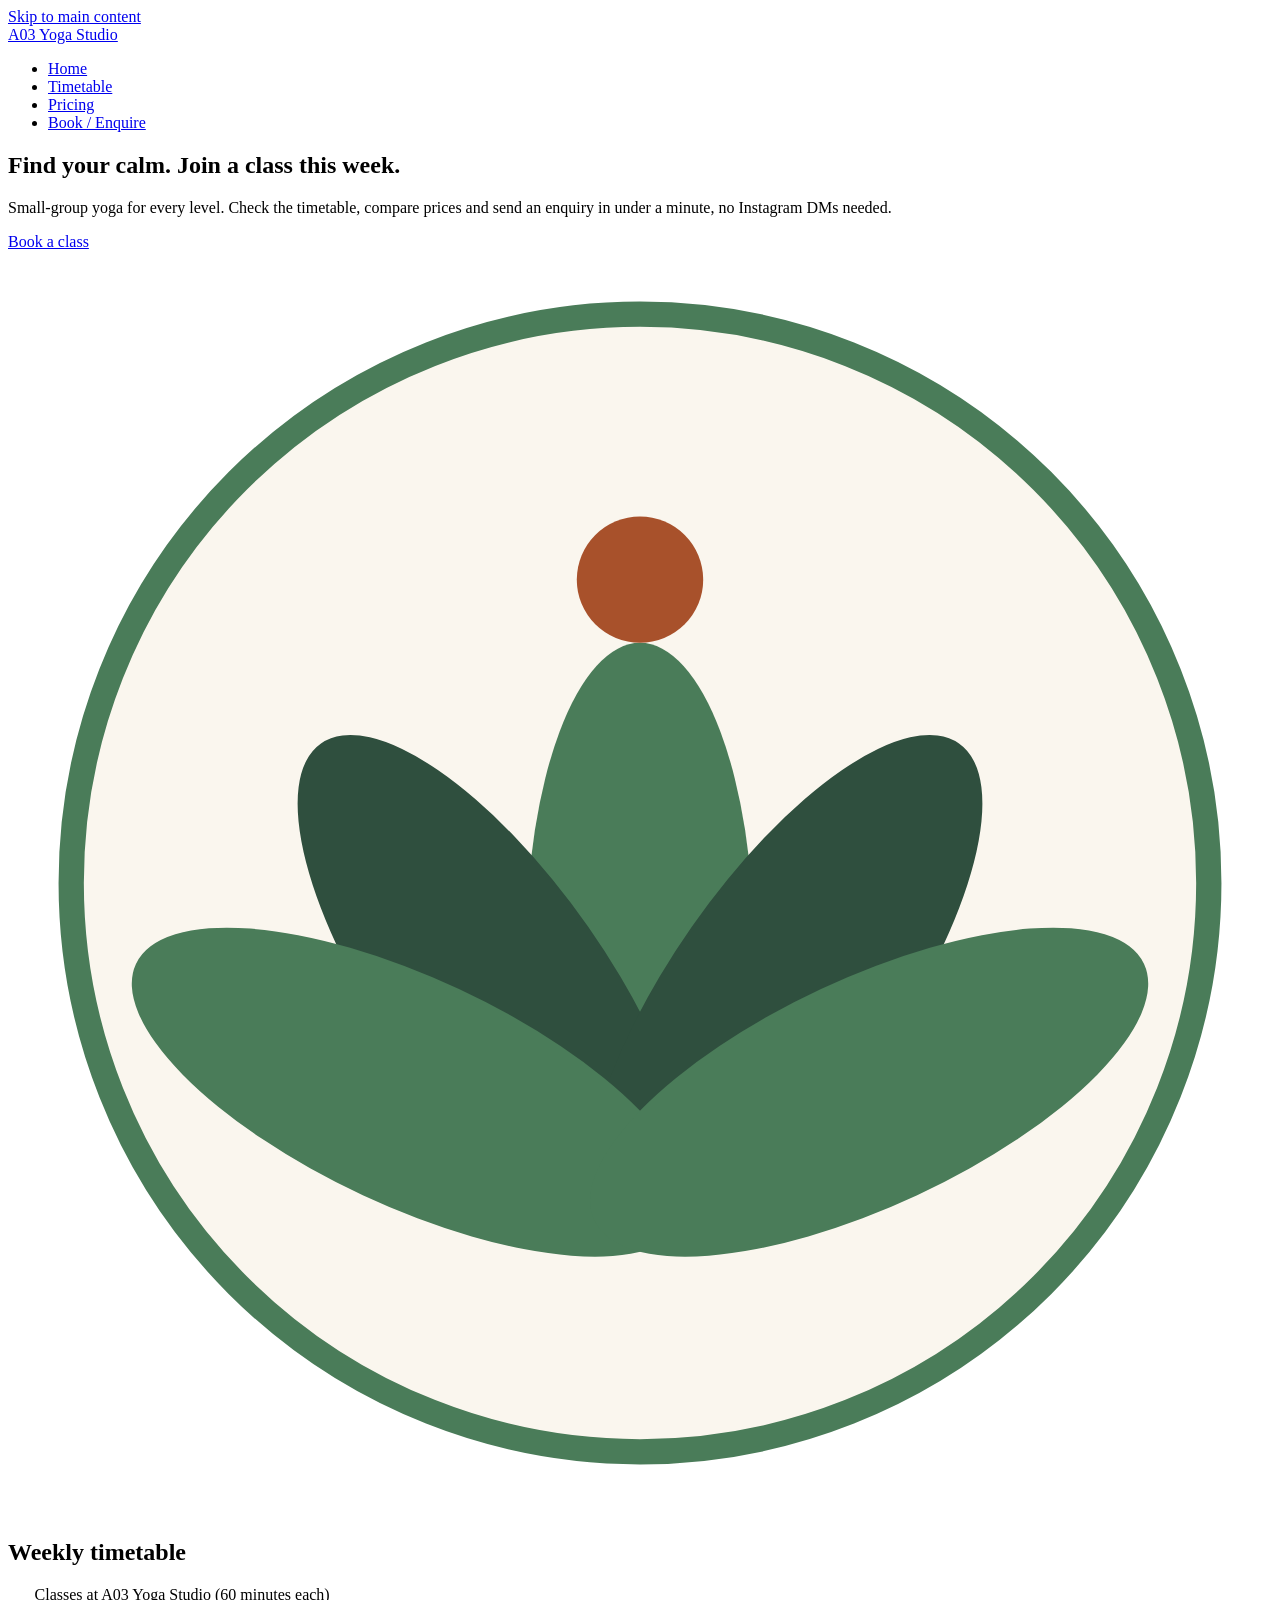
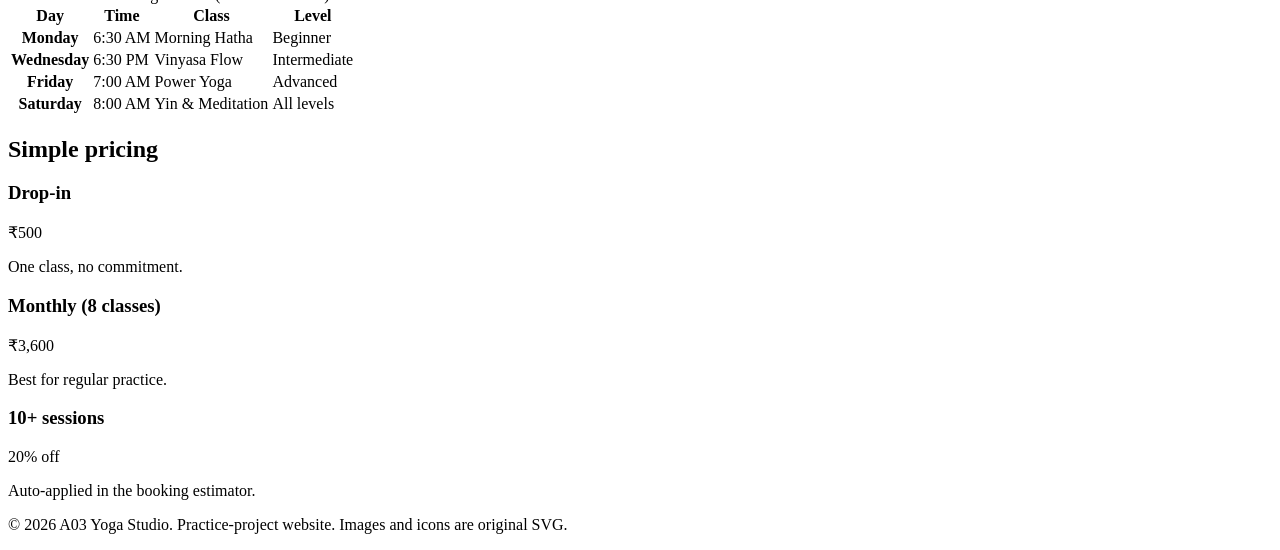
==== index.html @ 9bd7d1a5 "Add home page structure" ====
<!DOCTYPE html>
<html lang="en">
<head>
<meta charset="UTF-8">
<meta name="viewport" content="width=device-width, initial-scale=1">
<title>A03 Yoga Studio | Weekly Timetable, Pricing &amp; Class Booking</title>
<meta name="description" content="A03 Yoga Studio offers beginner to advanced yoga classes. See the weekly timetable, simple pricing and send an enquiry online.">
<meta name="keywords" content="yoga studio, yoga classes timetable, yoga class booking">
<link rel="preconnect" href="https://fonts.googleapis.com">
<link href="https://fonts.googleapis.com/css2?family=Inter:wght@400;600&family=Playfair+Display:wght@600&display=swap" rel="stylesheet">
<link rel="stylesheet" href="style.css">
</head>
<body>
<a class="skip" href="#main">Skip to main content</a>
<header>
  <div class="bar">
    <a class="logo" href="index.html">A03 Yoga Studio</a>
    <nav aria-label="Main navigation">
      <ul>
        <li><a href="index.html" aria-current="page">Home</a></li>
        <li><a href="#timetable">Timetable</a></li>
        <li><a href="#pricing">Pricing</a></li>
        <li><a href="booking.html">Book / Enquire</a></li>
      </ul>
    </nav>
  </div>
</header>
<main id="main">
  <section class="hero">
    <div>
      <h1>Find your calm. Join a class this week.</h1>
      <p>Small-group yoga for every level. Check the timetable, compare prices and send an enquiry in under a minute, no Instagram DMs needed.</p>
      <a class="btn" href="booking.html">Book a class</a>
    </div>
    <svg viewBox="0 0 200 200" role="img" aria-labelledby="lotusT lotusD">
      <title id="lotusT">Lotus flower logo</title>
      <desc id="lotusD">A stylised green lotus with five petals above a sun circle</desc>
      <circle cx="100" cy="100" r="90" fill="#FAF6EE" stroke="#4A7C59" stroke-width="4"/>
      <ellipse cx="100" cy="110" rx="18" ry="48" fill="#4A7C59"/>
      <ellipse cx="100" cy="110" rx="18" ry="48" fill="#2F4F3E" transform="rotate(-35 100 150)"/>
      <ellipse cx="100" cy="110" rx="18" ry="48" fill="#2F4F3E" transform="rotate(35 100 150)"/>
      <ellipse cx="100" cy="110" rx="18" ry="48" fill="#4A7C59" transform="rotate(-65 100 150)"/>
      <ellipse cx="100" cy="110" rx="18" ry="48" fill="#4A7C59" transform="rotate(65 100 150)"/>
      <circle cx="100" cy="52" r="10" fill="#A8512B"/>
    </svg>
  </section>

  <section id="timetable">
    <h2>Weekly timetable</h2>
    <div class="table-wrap">
      <table>
        <caption>Classes at A03 Yoga Studio (60 minutes each)</caption>
        <thead><tr><th scope="col">Day</th><th scope="col">Time</th><th scope="col">Class</th><th scope="col">Level</th></tr></thead>
        <tbody>
          <tr><th scope="row">Monday</th><td>6:30 AM</td><td>Morning Hatha</td><td>Beginner</td></tr>
          <tr><th scope="row">Wednesday</th><td>6:30 PM</td><td>Vinyasa Flow</td><td>Intermediate</td></tr>
          <tr><th scope="row">Friday</th><td>7:00 AM</td><td>Power Yoga</td><td>Advanced</td></tr>
          <tr><th scope="row">Saturday</th><td>8:00 AM</td><td>Yin &amp; Meditation</td><td>All levels</td></tr>
        </tbody>
      </table>
    </div>
  </section>

  <section id="pricing">
    <h2>Simple pricing</h2>
    <div class="cards">
      <article class="card"><h3>Drop-in</h3><p class="price">₹500</p><p>One class, no commitment.</p></article>
      <article class="card"><h3>Monthly (8 classes)</h3><p class="price">₹3,600</p><p>Best for regular practice.</p></article>
      <article class="card"><h3>10+ sessions</h3><p class="price">20% off</p><p>Auto-applied in the booking estimator.</p></article>
    </div>
  </section>
</main>
<footer>
  <p>&copy; 2026 A03 Yoga Studio. Practice-project website. Images and icons are original SVG.</p>
</footer>
</body>
</html>
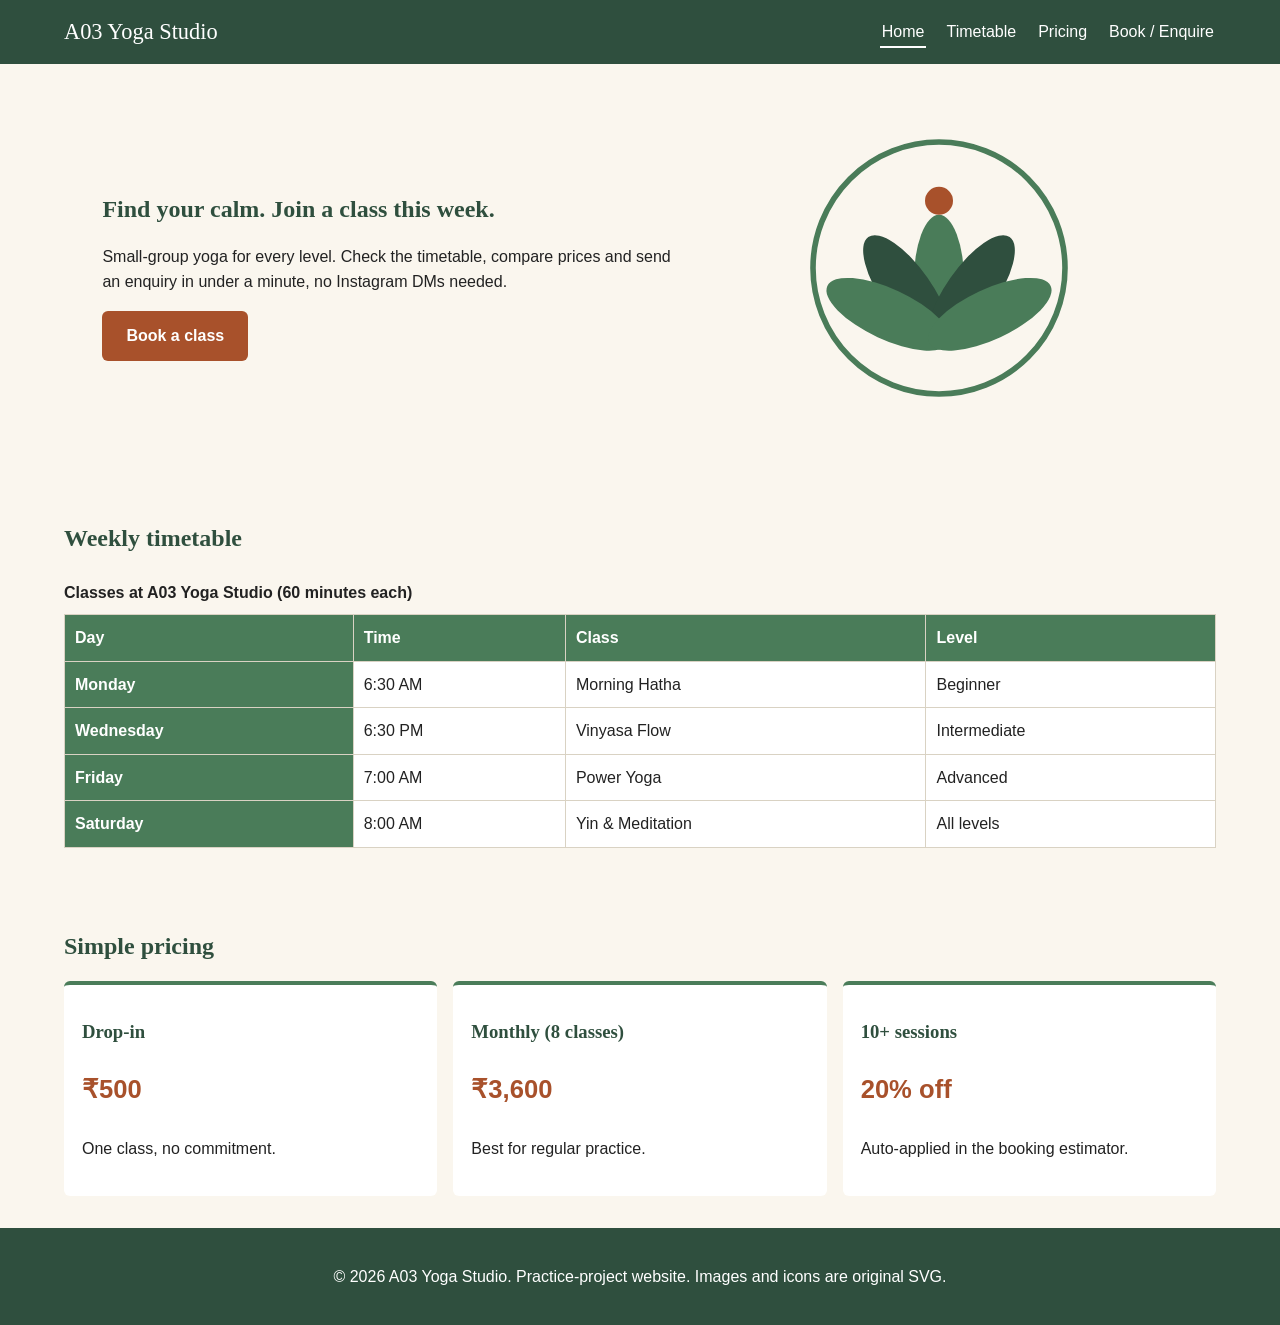
==== commit 0858258d: "Update timetable details" ====
--- a/index.html
+++ b/index.html
@@ -5,7 +5,7 @@
 <meta name="viewport" content="width=device-width, initial-scale=1">
 <title>A03 Yoga Studio | Weekly Timetable, Pricing &amp; Class Booking</title>
 <meta name="description" content="A03 Yoga Studio offers beginner to advanced yoga classes. See the weekly timetable, simple pricing and send an enquiry online.">
-<meta name="keywords" content="yoga studio, yoga classes timetable, yoga class booking">
+<meta name="keywords" content="yoga studio, yoga classes timetable, yoga class time  booking">
 <link rel="preconnect" href="https://fonts.googleapis.com">
 <link href="https://fonts.googleapis.com/css2?family=Inter:wght@400;600&family=Playfair+Display:wght@600&display=swap" rel="stylesheet">
 <link rel="stylesheet" href="style.css">
--- a/style.css
+++ b/style.css
@@ -0,0 +1,49 @@
+/* A03 Yoga Studio - custom CSS (Flexbox + Grid, no framework) */
+:root{
+  --sage:#4A7C59; --forest:#2F4F3E; --cream:#FAF6EE; --clay:#A8512B; --ink:#222222; --white:#ffffff;
+  --head:'Playfair Display',Georgia,serif; --body:'Inter',Arial,sans-serif;
+}
+*{box-sizing:border-box}
+body{margin:0;font-family:var(--body);color:var(--ink);background:var(--cream);line-height:1.6}
+h1,h2,h3{font-family:var(--head);color:var(--forest);line-height:1.2}
+a{color:var(--forest)}
+.skip{position:absolute;left:-999px}.skip:focus{left:8px;top:8px;background:#fff;padding:8px;z-index:9}
+header{background:var(--forest);color:var(--white)}
+.bar{display:flex;flex-wrap:wrap;justify-content:space-between;align-items:center;gap:12px;padding:14px 5%}
+.logo{font-family:var(--head);font-size:1.4rem;color:var(--white);text-decoration:none}
+nav ul{display:flex;gap:18px;list-style:none;margin:0;padding:0}
+nav a{color:var(--white);text-decoration:none;padding:6px 2px;border-bottom:2px solid transparent}
+nav a:hover,nav a:focus,nav a[aria-current]{border-bottom-color:var(--white)}
+.hero{display:grid;grid-template-columns:1fr;gap:24px;align-items:center;padding:40px 5%}
+.hero svg{width:100%;max-width:280px;margin:auto}
+.btn{display:inline-block;background:var(--clay);color:var(--white);padding:12px 24px;border:0;border-radius:6px;font:inherit;font-weight:600;text-decoration:none;cursor:pointer;transition:transform .25s ease,background-color .25s ease}
+.btn:hover,.btn:focus{background:#8a3f1f;transform:translateY(-2px)}
+section{padding:32px 5%}
+.table-wrap{overflow-x:auto}
+table{width:100%;border-collapse:collapse;background:var(--white)}
+caption{text-align:left;font-weight:600;padding:8px 0}
+th,td{border:1px solid #d9d2c3;padding:10px;text-align:left}
+th{background:var(--sage);color:var(--white)}
+.cards{display:grid;grid-template-columns:1fr;gap:16px}
+.card{background:var(--white);border-top:4px solid var(--sage);border-radius:6px;padding:18px}
+.price{font-size:1.6rem;font-weight:700;color:var(--clay)}
+form{display:grid;gap:14px;max-width:640px}
+label,legend{font-weight:600}
+input[type=text],input[type=email],input[type=tel],input[type=date],input[type=number],select,textarea{width:100%;padding:10px;border:1px solid #777;border-radius:6px;font:inherit;background:var(--white)}
+fieldset{border:1px solid #bbb;border-radius:6px}
+fieldset label,.check{font-weight:400;margin-right:14px}
+.err{color:#b00020;font-size:.9rem;min-height:1.1em}
+.estimate{background:var(--white);border-left:4px solid var(--clay);padding:12px;font-weight:600}
+#bookingList{list-style:none;padding:0;display:grid;gap:10px}
+#bookingList li{display:flex;justify-content:space-between;gap:10px;background:var(--white);padding:12px;border-radius:6px}
+.small{padding:6px 12px;font-size:.9rem}
+footer{background:var(--forest);color:var(--white);text-align:center;padding:20px 5%}
+:focus-visible{outline:3px solid #ffbf47;outline-offset:2px}
+/* Media query 1: tablet */
+@media (min-width:600px){.cards{grid-template-columns:repeat(2,1fr)}}
+/* Media query 2: desktop */
+@media (min-width:992px){
+  .hero{grid-template-columns:1.2fr 1fr;padding:64px 8%}
+  .cards{grid-template-columns:repeat(3,1fr)}
+  .booking-grid{display:grid;grid-template-columns:1.2fr 1fr;gap:40px;align-items:start}
+}
